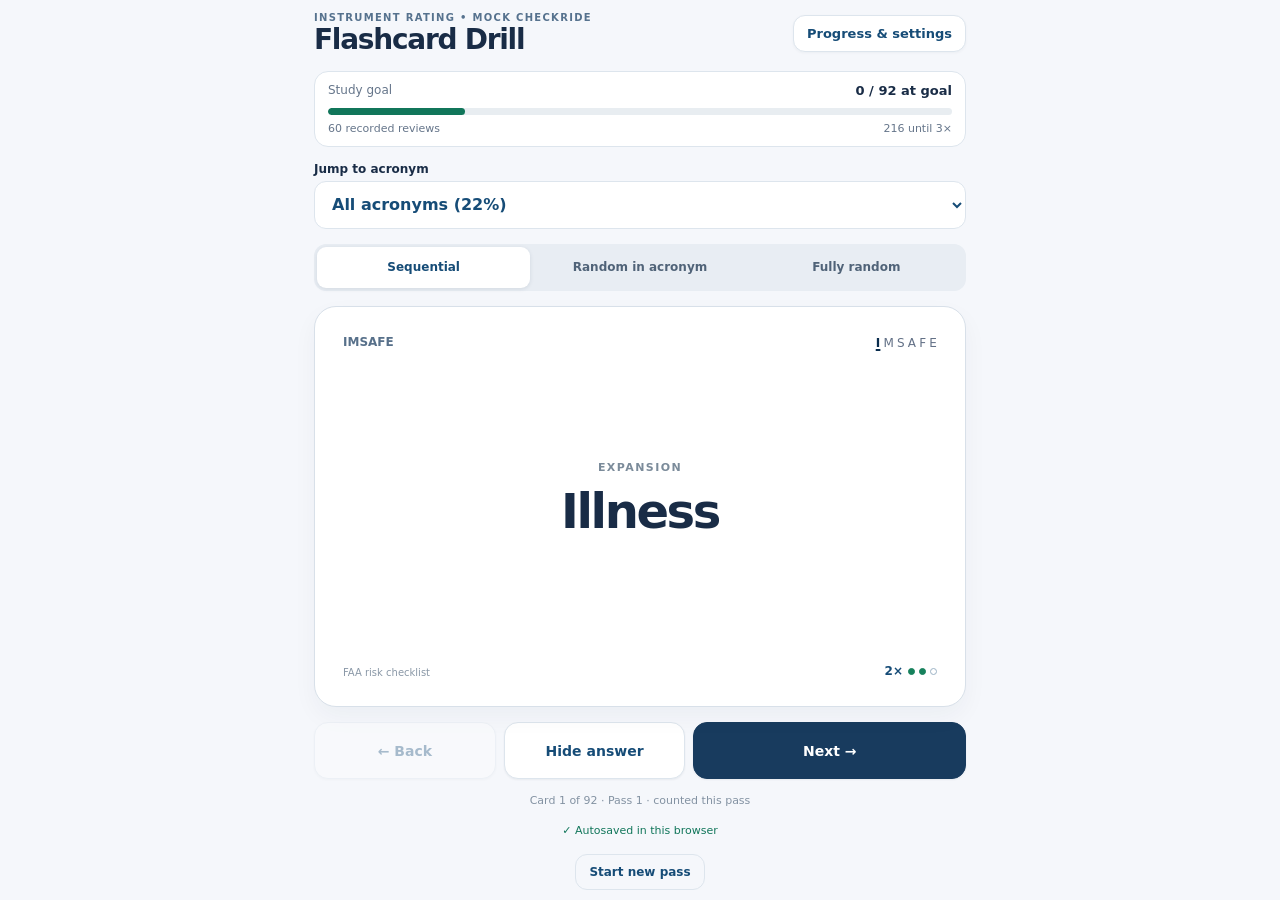
==== flashcards/index.html @ 58afe85a "Add persistent mobile IFR flashcard drill with autosave" ====
<!DOCTYPE html>
<html lang="en"><head><meta charset="utf-8"><meta name="viewport" content="width=device-width, initial-scale=1, viewport-fit=cover, maximum-scale=1"><meta name="theme-color" content="#f5f7fb"><meta name="apple-mobile-web-app-capable" content="yes"><meta name="apple-mobile-web-app-title" content="IFR Flashcards"><title>IFR Flashcards • 92 Cards</title>
<style>
:root{font-family:-apple-system,BlinkMacSystemFont,"SF Pro Text",Inter,system-ui,sans-serif;color:#192c46;background:#f5f7fb;font-synthesis:none;--ink:#192c46;--muted:#65758a;--blue:#164c77;--line:#dde5ed;--green:#11765a;--light:#edf5fa}
*{box-sizing:border-box}html,body{margin:0;min-width:320px}body{background:#f5f7fb}button,input,select{font:inherit}button{touch-action:manipulation;-webkit-tap-highlight-color:transparent;cursor:pointer}button:focus-visible,select:focus-visible{outline:3px solid #6aa1ce;outline-offset:3px}.app{max-width:700px;margin:0 auto;min-height:100svh;display:flex;flex-direction:column;padding:calc(12px + env(safe-area-inset-top,0px)) 14px calc(10px + env(safe-area-inset-bottom,0px));gap:11px}
.top{display:flex;align-items:center;justify-content:space-between;gap:12px;flex-shrink:0}.eyebrow{font-weight:800;letter-spacing:.13em;color:#56728e;font-size:10px;text-transform:uppercase}.top h1{margin:2px 0 0;letter-spacing:-.045em;font-size:24px;line-height:1.1}.options-button{border:1px solid var(--line);background:white;border-radius:12px;color:var(--blue);font-weight:750;padding:10px 13px;font-size:13px;white-space:nowrap;box-shadow:0 1px 3px #15243c0b}
.metrics{border:1px solid var(--line);border-radius:14px;background:#fff;padding:11px 13px;flex-shrink:0}.metrics-line{display:flex;justify-content:space-between;align-items:center;gap:8px;font-size:12px;color:var(--muted)}.metrics-line b{color:var(--ink);font-size:13px;font-variant-numeric:tabular-nums}.bar{height:7px;background:#e8edf1;border-radius:20px;overflow:hidden;margin:10px 0 7px}.bar i{display:block;width:0;height:100%;background:var(--green);border-radius:20px;transition:width .2s}.metrics-bottom{font-size:11px;color:var(--muted);display:flex;justify-content:space-between;gap:6px}.modes{display:grid;grid-template-columns:repeat(3,minmax(0,1fr));padding:3px;background:#e8edf3;border-radius:12px;gap:3px;flex-shrink:0}.modes button{padding:10px 4px;border:0;border-radius:9px;background:none;color:#506378;font-weight:740;font-size:12px;white-space:nowrap;line-height:1.2;min-height:41px}.modes .selected{background:#fff;color:var(--blue);box-shadow:0 1px 4px #132a421a}
.card{background:white;position:relative;border:1px solid #d8e0e9;border-radius:22px;box-shadow:0 10px 25px #2036510b;flex:1;min-height:315px;display:flex;flex-direction:column;padding:19px 18px 17px;overflow:hidden;user-select:none;-webkit-user-select:none;cursor:pointer}.card-top{display:flex;align-items:flex-start;justify-content:space-between;gap:7px}.category{font-size:12px;font-weight:780;color:#57708a;white-space:nowrap}.tracker{display:flex;flex-wrap:wrap;justify-content:flex-end;gap:2px 3px;max-width:68%;font-size:10px;line-height:1.35;letter-spacing:.015em;color:#627086}.tracker b{color:#092c4d;text-decoration:underline;text-underline-offset:2px;text-decoration-thickness:2px;font-weight:900}.card-center{flex:1;display:flex;flex-direction:column;justify-content:center;align-items:center;text-align:center;padding:15px 1px}.hint{font-size:11px;font-weight:800;text-transform:uppercase;letter-spacing:.13em;color:#7b8b9a;margin-bottom:10px}.answer{font-size:clamp(29px,8.8vw,48px);font-weight:790;letter-spacing:-.05em;line-height:1.15;text-wrap:balance;overflow-wrap:anywhere}.qualifier{font-size:clamp(13px,3.7vw,16px);color:#647287;line-height:1.45;margin-top:14px;text-wrap:balance;max-width:520px}.card.is-hidden .answer,.card.is-hidden .qualifier{display:none}.card.is-hidden .hint{font-size:16px;color:#164c77}.card.is-hidden .card-center::after{content:"Tap to reveal the answer";font-size:24px;font-weight:730;letter-spacing:-.035em;max-width:230px}.card-foot{display:flex;align-items:end;justify-content:space-between;gap:10px}.source{font-size:10px;color:#8a98a7;max-width:70%}.view-count{display:flex;gap:5px;align-items:center;font-size:12px;font-weight:780;color:#164c77;white-space:nowrap}.dots{display:flex;gap:4px}.dots span{height:7px;width:7px;border:1px solid #9bb2c5;border-radius:100%}.dots span.on{background:#16815c;border-color:#16815c}.card.is-complete .card-center{display:none}.finished{display:none;flex:1;text-align:center;align-items:center;justify-content:center;flex-direction:column;gap:12px}.card.is-complete .finished{display:flex}.finished h2{font-size:27px;margin:0}.finished p{margin:0;font-size:15px;color:var(--muted);line-height:1.5;max-width:260px}
.nav{display:grid;grid-template-columns:1fr 1fr 1.5fr;gap:8px;flex-shrink:0}.nav button{min-height:53px;border-radius:14px;border:1px solid var(--line);background:#fff;color:var(--blue);font-weight:790;font-size:14px;box-shadow:0 1px 2px #1f344510}.nav button.primary{color:white;background:#183b5e;border-color:#183b5e}.nav button:disabled{opacity:.35}.smallprint{text-align:center;min-height:15px;line-height:1.25;color:#8392a2;font-size:11px;flex-shrink:0}
.sheet-overlay{position:fixed;inset:0;background:#0b192a80;z-index:9;display:none;justify-content:center;align-items:flex-end}.sheet-overlay.open{display:flex}.sheet{width:100%;max-width:700px;max-height:86dvh;background:#fff;border-radius:23px 23px 0 0;overflow:auto;padding:21px 20px calc(24px + env(safe-area-inset-bottom,0px));box-shadow:0 -10px 40px #12294322}.sheet-title{display:flex;align-items:center;justify-content:space-between;gap:10px}.sheet-title h2{font-size:22px;letter-spacing:-.035em;margin:0}.close{background:#e9eef2;border:0;border-radius:50%;font-size:21px;width:35px;height:35px;line-height:1}.setting{border-bottom:1px solid #e9eef3;padding:17px 0;display:flex;align-items:center;justify-content:space-between;gap:15px}.setting strong{display:block;font-size:15px}.setting small{display:block;font-size:12px;max-width:225px;color:var(--muted);margin-top:4px;line-height:1.35}.setting select{border:1px solid var(--line);border-radius:9px;background:white;padding:9px;font-weight:730;color:var(--blue)}.setting input{accent-color:#164c77;width:22px;height:22px}.sect-title{font-size:15px;margin:22px 0 8px}.group{display:flex;align-items:center;justify-content:space-between;padding:9px 0;gap:12px;border-bottom:1px solid #f1f3f6}.group strong{font-size:12px}.group span{font-size:12px;color:var(--muted);font-variant-numeric:tabular-nums}.mini-bar{height:3px;border-radius:8px;background:#e9eef2;margin-top:5px;width:175px;max-width:100%;overflow:hidden}.mini-bar i{display:block;background:var(--green);height:100%}.sheet-buttons{display:flex;gap:12px;flex-wrap:wrap;margin-top:22px}.sheet-buttons button{border:1px solid var(--line);background:#fff;border-radius:11px;padding:12px;font-weight:700;color:var(--blue)}.sheet-buttons button.danger{color:#a12732}.storage-note{font-size:12px;color:var(--muted);line-height:1.45;margin:18px 0 0}
@media (min-width:700px){.app{height:min(900px,100dvh);padding-left:24px;padding-right:24px}.card{min-height:350px;padding:28px}.tracker{font-size:12px}.top h1{font-size:28px}.app{gap:15px}.nav button{min-height:57px}}
@media (max-height:710px){.app{gap:8px}.top h1{font-size:21px}.metrics{padding:9px 11px}.card{padding:13px 14px;min-height:270px}.modes button{min-height:35px;padding:8px 4px}.nav button{min-height:46px}.card-center{padding:10px 1px}.answer{font-size:clamp(27px,8vw,40px)}}
@media (prefers-reduced-motion:reduce){*{transition:none!important}}

.jump{display:flex;flex-direction:column;gap:5px;flex-shrink:0}.jump label{font-size:12px;font-weight:770;color:var(--ink)}.jump select{display:block;width:100%;font-size:16px;font-weight:720;padding:12px 13px;min-height:48px;border:1px solid var(--line);border-radius:12px;background:white;color:var(--blue)}
.status{font-size:11px;text-align:center;color:#11765a;min-height:15px}.status.error{color:#a12732}
.newpass{margin:auto;flex-shrink:0;background:transparent;border:1px solid var(--line);border-radius:12px;padding:10px 13px;font-weight:750;color:var(--blue);font-size:12px;max-width:220px}
.recovery{font-size:12px;line-height:1.45;color:var(--muted);margin:13px 0 4px}
@media(max-height:690px){.app{gap:6px}.newpass{padding:7px 10px}.status{font-size:10px}.jump select{min-height:40px;padding:8px}}
</style></head>
<body><main class="app">
<header class="top"><div><div class="eyebrow">Instrument rating • Mock checkride</div><h1>Flashcard Drill</h1></div><button class="options-button" type="button" id="settings-btn" aria-haspopup="dialog">Progress & settings</button></header>
<section class="metrics" aria-label="Daily progress"><div class="metrics-line"><span>Study goal</span><b id="stats-main">0 / 92 cards</b></div><div class="bar"><i id="stats-bar"></i></div><div class="metrics-bottom"><span id="views-total">0 completed repetitions</span><span id="reps-left">276 more to 3×</span></div></section>
<div class="jump"><label for="jump">Jump to acronym</label><select id="jump" aria-label="Jump to acronym"></select></div><nav class="modes" aria-label="Study mode"><button type="button" class="selected" data-mode="sequential" aria-pressed="true">Sequential</button><button type="button" data-mode="within" aria-pressed="false">Random in acronym</button><button type="button" data-mode="random" aria-pressed="false">Fully random</button></nav>
<article class="card" id="card" role="button" tabindex="0" aria-label="Flashcard: tap to hide or reveal answer"><div class="card-top"><span class="category" id="mnemonic">IMSAFE</span><div class="tracker" id="tracker"></div></div><div class="card-center"><div class="hint" id="hint">Expansion</div><div class="answer" id="answer">Illness</div><div class="qualifier" id="note"></div></div><div class="finished"><h2>Goal reached</h2><p>All 92 cards have met your daily target. Turn off “Only below goal” in settings to keep practicing.</p></div><div class="card-foot"><span class="source" id="source"></span><div class="view-count"><span id="view-count">1×</span><span class="dots" id="dots"></span></div></div></article>
<nav class="nav" aria-label="Card controls"><button id="prev" type="button">← Back</button><button id="flip" type="button">Hide answer</button><button class="primary" id="next" type="button">Next →</button></nav>
<div class="smallprint" id="position">Card 1 of 92 • Pass 1</div><div class="status" id="save-status" role="status">Checking saved progress…</div><button id="new-pass" class="newpass" type="button">Start new pass</button></main>
<div class="sheet-overlay" id="overlay"><div class="sheet" role="dialog" aria-modal="true" aria-labelledby="sheet-heading"><div class="sheet-title"><h2 id="sheet-heading">Progress & settings</h2><button class="close" type="button" id="close-sheet" aria-label="Close">×</button></div><div class="setting"><div><strong>Repetition goal</strong><small>Each card counts once per study pass.</small></div><select id="goal" aria-label="Repetition goal"><option value="3">3× each</option><option value="5">5× each</option></select></div><label class="setting" for="focus"><div><strong>Only cards below goal</strong><small>Concentrate on those still needing repetitions.</small></div><input type="checkbox" id="focus"></label><p class="recovery" id="recovery-note"></p><h3 class="sect-title">By mnemonic</h3><div id="groups"></div><div class="sheet-buttons"><button id="export" type="button">Copy progress backup</button><button id="import" type="button">Restore backup</button><button id="reset" class="danger" type="button">Reset all counts</button></div><p class="storage-note" id="storage-status">Every action saves immediately in this browser. Use the same website on the same device; browser data can still be cleared. Export a backup if you want an extra copy.</p></div></div>
<script>
'use strict';
const GROUPS=[{"name":"IMSAFE","source":"FAA risk checklist","tokens":["I","M","S","A","F","E"],"items":[["I","Illness",""],["M","Medication",""],["S","Stress",""],["A","Alcohol","8 hours bottle-to-throttle; no flying while impaired"],["F","Fatigue",""],["E","Emotion / Eating",""]]},{"name":"ATOMATOFLAMES","source":"14 CFR 91.205(b)","tokens":["A","T","O","M","A","T","O","F","L","A","M","E","S"],"items":[["A","Airspeed indicator",""],["T","Tachometer",""],["O","Oil pressure gauge",""],["M","Manifold pressure gauge","for each altitude engine"],["A","Altimeter",""],["T","Temperature gauge","for each liquid-cooled engine"],["O","Oil temperature gauge","for each air-cooled engine"],["F","Fuel gauge","indicating quantity in each tank"],["L","Landing gear position indicator","if retractable gear"],["A","Anti-collision light system","for small civil airplanes certificated after 3/11/1996"],["M","Magnetic direction indicator",""],["E","ELT","if required by 14 CFR 91.207"],["S","Safety belts / shoulder harnesses",""]]},{"name":"FLAPS","source":"14 CFR 91.205(c)","tokens":["F","L","A","P","S"],"items":[["F","Fuses","one spare set, or 3 spare fuses of each kind"],["L","Landing light","if operated for hire"],["A","Anti-collision lights",""],["P","Position lights",""],["S","Source of electrical power","adequate for installed electrical and radio equipment"]]},{"name":"GRABCARD","source":"14 CFR 91.205(d)","tokens":["G","R","A","B","C","A","R","D"],"items":[["G","Generator / alternator",""],["R","Radios","two-way radio comm and nav equipment suitable for route"],["A","Altimeter, sensitive","adjustable for barometric pressure"],["B","Ball","slip-skid indicator"],["C","Clock","hours, minutes, seconds"],["A","Attitude indicator","gyroscopic pitch and bank"],["R","Rate-of-turn indicator","gyroscopic"],["D","Direction indicator","directional gyro or equivalent"]]},{"name":"ARROW","source":"FAA documents / 14 CFR 91.9, 91.203","tokens":["A","R","R","O","W"],"items":[["A","Airworthiness certificate",""],["R","Registration certificate",""],["R","Radio station license","required for international operations"],["O","Operating limitations","including approved AFM / POH placards / markings"],["W","Weight & balance","current data"]]},{"name":"AV1ATE","source":"14 CFR 91.207, .409, .411, .413, .171","tokens":["A","V","1","A","T","E"],"items":[["A","Annual inspection","every 12 calendar months"],["V","VOR check","within preceding 30 days if using VOR under IFR"],["1","100-hour inspection","if for hire or flight instruction for hire"],["A","Altimeter / altitude reporting","tests & inspection every 24 calendar months"],["T","Transponder","tests & inspection every 24 calendar months"],["E","ELT","inspect every 12 calendar months; battery after 1 hour use or 50% useful life"]]},{"name":"NWKRAFT","source":"14 CFR 91.103","tokens":["N","W","K","R","A","F","T"],"items":[["N","NOTAMs",""],["W","Weather reports / forecasts",""],["K","Known ATC delays",""],["R","Runway lengths","at airports of intended use"],["A","Alternatives available",""],["F","Fuel requirements",""],["T","Takeoff & landing distance data",""]]},{"name":"PAVE","source":"FAA risk management","tokens":["P","A","V","E"],"items":[["P","Pilot",""],["A","Aircraft",""],["V","enVironment",""],["E","External pressures",""]]},{"name":"CRAFT","source":"FAA clearance format","tokens":["C","R","A","F","T"],"items":[["C","Clearance limit",""],["R","Route",""],["A","Altitude",""],["F","Frequency",""],["T","Transponder code",""]]},{"name":"AVEF","source":"14 CFR 91.185(c)(1)","tokens":["A","V","E","F"],"items":[["A","Assigned",""],["V","Vectored",""],["E","Expected",""],["F","Filed",""]]},{"name":"MEA","source":"14 CFR 91.185(c)(2)","tokens":["M","E","A"],"items":[["M","Minimum altitude",""],["E","Expected altitude",""],["A","Assigned altitude",""]]},{"name":"6 HITS","source":"14 CFR 61.57(c)","tokens":["6","H","I","T","S"],"items":[["6","Within 6 calendar months",""],["H","Holding procedures & tasks",""],["I","Intercepting",""],["T","Tracking",""],["S","Six instrument approaches",""]]},{"name":"1-2-3","source":"14 CFR 91.169(b) / 91.167(b)","tokens":["1","2","3"],"items":[["1","1 hour before to 1 hour after ETA",""],["2","2,000-foot ceiling","above airport elevation"],["3","3 statute miles visibility",""]]},{"name":"MARVELOUS VFR C500","source":"AIM 5-3-3","tokens":["M","A","R","V","E","L","O","U","S","V","F","R","C500"],"items":[["M","Missed approach",""],["A","Airspeed change","5% or 10 knots, whichever is greater"],["R","Reaching holding fix / clearance limit","report time and altitude"],["V","Vacating altitude",""],["E","ETA error","more than 2 minutes when not in radar contact"],["L","Leaving holding fix",""],["O","Outer marker inbound","or fix used in lieu, on precision approach when not in radar contact"],["U","Unforecast weather",""],["S","Safety of flight info",""],["V","VFR-on-top altitude change",""],["F","FAF inbound","on nonprecision approach when not in radar contact"],["R","Radio / nav / comm failure","or impairment affecting IFR capability"],["C500","Cannot climb / descend 500 fpm",""]]},{"name":"5 Ts","source":"FAA instrument training mnemonic","tokens":["1T","2T","3T","4T","5T"],"items":[["T1","Turn",""],["T2","Time",""],["T3","Twist",""],["T4","Throttle",""],["T5","Talk",""]]}];
const CARDS=[];
GROUPS.forEach((g,gi)=>g.items.forEach((item,j)=>CARDS.push({id:gi+'-'+j,gi,j,letter:item[0],answer:item[1],note:item[2]||'',source:g.source})));
const $=id=>document.getElementById(id);
const CARD_BY_ID=new Map(CARDS.map(c=>[c.id,c]));
const KEY='ifr_flashcard_study_state_v1'; // Stable across app versions and deployments on this origin
const LEGACY_KEYS=['ifr-drill-v3-counts-','ifr-drill-chat-v1-'];
const SESSION_LEGACY_PREFIX='ifr-drill-chat-session-v2-';
const FIRST_59=CARDS.slice(0,59).map(c=>c.id); // 59 saved ChatGPT deck reviews, 2026-11-09
const TODAY='2026-11-09';
const dateKey=()=>{const d=new Date();return `${d.getFullYear()}-${String(d.getMonth()+1).padStart(2,'0')}-${String(d.getDate()).padStart(2,'0')}`};
let storageOK=true;
function readKey(k){try{const raw=localStorage.getItem(k);return raw?JSON.parse(raw):null}catch(e){storageOK=false;return null}}
function writeKey(k,obj){try{localStorage.setItem(k,JSON.stringify(obj));return JSON.stringify(obj)===localStorage.getItem(k)}catch(e){storageOK=false;return false}}
function cleanCounts(x){const out={};if(x&&typeof x==='object'&&!Array.isArray(x))for(const [id,value] of Object.entries(x)){const n=Number(value);if(CARD_BY_ID.has(id)&&Number.isFinite(n)&&n>=0)out[id]=Math.floor(n)}return out}
function mergeCounts(a,b){const out=cleanCounts(a);for(const [k,n] of Object.entries(cleanCounts(b)))out[k]=Math.max(n,out[k]||0);return out}
function normalizeState(x){return x&&typeof x==='object'&&!Array.isArray(x)?x:{}}
const existing=normalizeState(readKey(KEY));
let imported=false,importSource='';
let counters=cleanCounts(existing.counts);
if(!Object.prototype.hasOwnProperty.call(existing,'counts')){
  for(const prefix of LEGACY_KEYS){const old=readKey(prefix+dateKey());if(old){counters=mergeCounts(counters,old);importSource='earlier flashcard app';imported=true}}
  const oldArchive=readKey('ifr-drill-v3-archive');if(oldArchive&&oldArchive[dateKey()]){counters=mergeCounts(counters,oldArchive[dateKey()]);importSource='earlier flashcard app';imported=true}
  // If no original app counts are available, recover the confirmed 59 study reviews.
  if(!Object.prototype.hasOwnProperty.call(existing,'counts')){FIRST_59.forEach(id=>counters[id]=1);importSource='59 saved flashcard reviews';imported=true}
}
let goal=existing.goal===5?5:3;
let mode=['sequential','within','random'].includes(existing.mode)?existing.mode:'sequential';
let selected=Number.isInteger(existing.selected)&&existing.selected>=-1&&existing.selected<GROUPS.length?existing.selected:-1;
let focus=!!existing.focus;
let pass=Number.isInteger(existing.pass)&&existing.pass>=1?existing.pass:1;
let seen=new Set(Array.isArray(existing.seen)?existing.seen.filter(id=>CARD_BY_ID.has(id)):[]);
let order=[],pos=0,answerShown=existing.answerShown!==false, idle=!!existing.idle;
let resetPending=false;
function randomize(a){a=a.slice();for(let i=a.length-1;i>0;i--){const j=Math.floor(Math.random()*(i+1));[a[i],a[j]]=[a[j],a[i]]}return a}
function eligible(){return CARDS.filter(c=>(selected===-1||c.gi===selected)&&(!focus||(counters[c.id]||0)<goal))}
function makeOrder(){const pool=eligible();if(mode==='random')return randomize(pool);if(mode==='within')return GROUPS.flatMap((g,gi)=>randomize(pool.filter(c=>c.gi===gi)));return pool}
function completion(pool){return pool.length?Math.round(100*pool.reduce((n,c)=>n+Math.min(goal,counters[c.id]||0),0)/(goal*pool.length)):0}
function save(){
  const state={version:1,counts:counters,goal,mode,selected,focus,pass,seen:[...seen],order:order.map(c=>c.id),pos,answerShown,idle,updatedAt:new Date().toISOString()};
  const ok=writeKey(KEY,state);
  $('save-status').textContent=ok?'✓ Autosaved in this browser':'Save unavailable — browser storage is blocked';
  $('save-status').classList.toggle('error',!ok);
}
function credit(){const c=order[pos];if(c&&!seen.has(c.id)){seen.add(c.id);counters[c.id]=(counters[c.id]||0)+1}}
function beginSelection(){idle=false;order=makeOrder();pos=0;answerShown=true;credit();save();render()}
function newPass(){pass++;seen.clear();beginSelection()}
function next(){if(!order.length)return;if(pos===order.length-1){newPass();return}pos++;credit();answerShown=true;save();render()}
function prev(){if(pos===0)return;pos--;answerShown=true;save();render()}
function flip(){if(!order.length)return;answerShown=!answerShown;save();render()}
function render(){
  const completed=CARDS.filter(c=>(counters[c.id]||0)>=goal).length;
  const totalViews=CARDS.reduce((n,c)=>n+(counters[c.id]||0),0);
  const left=CARDS.reduce((n,c)=>n+Math.max(0,goal-(counters[c.id]||0)),0);
  $('stats-main').textContent=`${completed} / ${CARDS.length} at goal`;
  $('stats-bar').style.width=completion(CARDS)+'%';
  $('views-total').textContent=`${totalViews} recorded reviews`;
  $('reps-left').textContent=`${left} until ${goal}×`;
  $('goal').value=String(goal);
  $('focus').checked=focus;
  document.querySelectorAll('[data-mode]').forEach(b=>{const on=b.dataset.mode===mode;b.classList.toggle('selected',on);b.setAttribute('aria-pressed',on?'true':'false')});
  const jump=$('jump');jump.replaceChildren();
  const all=new Option(`All acronyms (${completion(CARDS)}%)`,'-1');jump.add(all);
  GROUPS.forEach((g,gi)=>{const p=completion(CARDS.filter(c=>c.gi===gi));jump.add(new Option(`${g.name} (${p}%)`,String(gi)))});
  jump.value=String(selected);
  $('groups').replaceChildren();
  GROUPS.forEach((g,gi)=>{
    const cs=CARDS.filter(c=>c.gi===gi),p=completion(cs);
    const row=document.createElement('div');row.className='group';
    const left=document.createElement('div');const label=document.createElement('strong');label.textContent=`${g.name} (${p}%)`;
    const bar=document.createElement('div');bar.className='mini-bar';const fill=document.createElement('i');fill.style.width=p+'%';bar.appendChild(fill);left.append(label,bar);
    const right=document.createElement('span');right.textContent=`${cs.filter(c=>(counters[c.id]||0)>=goal).length}/${cs.length} at goal`;
    row.append(left,right);$('groups').appendChild(row);
  });
  $('prev').disabled=!order.length||pos===0;
  $('flip').disabled=!order.length;
  $('next').disabled=!order.length;
  $('next').textContent=order.length&&pos===order.length-1?'New pass →':'Next →';
  const card=$('card');
  if(!order.length){card.classList.add('is-complete');$('mnemonic').textContent=idle?'Ready':'Goal reached';$('tracker').replaceChildren();$('view-count').textContent='';$('dots').replaceChildren();$('source').textContent='';$('position').textContent=idle?'0 views since reset — tap Start new pass':'No cards eligible in this selection';const h=card.querySelector('.finished h2');if(h)h.textContent=idle?'Ready to study':'Goal reached';const p=card.querySelector('.finished p');if(p)p.textContent=idle?'Tap Start new pass to begin counting.':'All eligible cards have reached your goal. Change the filter to keep practicing.';return}
  card.classList.remove('is-complete');card.classList.toggle('is-hidden',!answerShown);
  const c=order[pos],g=GROUPS[c.gi];
  $('mnemonic').textContent=g.name;
  $('tracker').replaceChildren();g.tokens.forEach((t,i)=>{const s=document.createElement(i===c.j?'b':'span');s.textContent=t;$('tracker').appendChild(s)});
  $('answer').textContent=c.answer;
  $('hint').textContent=answerShown?'Expansion':'Recall the expansion';
  $('note').textContent=c.note;
  $('source').textContent=c.source;
  $('view-count').textContent=(counters[c.id]||0)+'×';
  $('dots').replaceChildren();for(let k=0;k<goal;k++){const d=document.createElement('span');if(k<(counters[c.id]||0))d.className='on';$('dots').appendChild(d)}
  $('flip').textContent=answerShown?'Hide answer':'Reveal answer';
  $('position').textContent=`Card ${pos+1} of ${order.length} · Pass ${pass}${seen.has(c.id)?' · counted this pass':''}`;
}
function recover(){
  const ids=Array.isArray(existing.order)?existing.order:[];
  if(ids.length&&ids.every(id=>CARD_BY_ID.has(id))){
    order=ids.map(id=>CARD_BY_ID.get(id));pos=Math.max(0,Math.min(order.length-1,Number(existing.pos)||0));
    // Important: no credit on restoration. Same card, same count.
    render();save();return;
  }
  beginSelection();
}
function settings(open){$('overlay').classList.toggle('open',open);document.body.style.overflow=open?'hidden':''}
$('prev').addEventListener('click',prev);$('next').addEventListener('click',next);$('flip').addEventListener('click',flip);
$('card').addEventListener('click',flip);
$('card').addEventListener('keydown',e=>{if(e.key==='Enter'||e.key===' '){e.preventDefault();flip()}});
$('new-pass').addEventListener('click',newPass);
$('jump').addEventListener('change',e=>{selected=Number(e.target.value);beginSelection()});
document.querySelectorAll('[data-mode]').forEach(b=>b.addEventListener('click',()=>{if(mode===b.dataset.mode)return;mode=b.dataset.mode;beginSelection()}));
$('goal').addEventListener('change',e=>{goal=Number(e.target.value)===5?5:3;beginSelection()});
$('focus').addEventListener('change',e=>{focus=e.target.checked;beginSelection()});
$('settings-btn').addEventListener('click',()=>settings(true));$('close-sheet').addEventListener('click',()=>settings(false));$('overlay').addEventListener('click',e=>{if(e.target===$('overlay'))settings(false)});
$('reset').addEventListener('click',()=>{
  if(!resetPending){resetPending=true;$('reset').textContent='Confirm reset all counts';return}
  resetPending=false;$('reset').textContent='Reset all counts';
  counters={};seen.clear();pass=1;order=[];pos=0;selected=-1;focus=false;idle=true;
  // Never re-import historical seed after explicit reset.
  save();render();settings(false);
});
$('export').addEventListener('click',async()=>{
  const payload=JSON.stringify({app:'IFR Flashcards',version:1,counts:counters,goal,mode,selected,pass,updatedAt:new Date().toISOString()});
  try{await navigator.clipboard.writeText(payload);$('export').textContent='Copied backup ✓'}
  catch(e){prompt('Copy this backup text:',payload)}
});
$('import').addEventListener('click',()=>{
  const raw=prompt('Paste a previously copied IFR flashcard backup:');if(!raw)return;
  try{const x=JSON.parse(raw);if(!x||!x.counts||typeof x.counts!=='object')throw Error('not backup');counters=mergeCounts(counters,x.counts);save();render();alert('Progress restored — higher counts preserved.')}
  catch(e){alert('Backup could not be read.')}
});
window.addEventListener('pagehide',save);
document.addEventListener('visibilitychange',()=>{if(document.visibilityState==='hidden')save()});
window.addEventListener('pageshow',()=>{render()});
document.addEventListener('keydown',e=>{if(e.key==='Escape')settings(false);if($('overlay').classList.contains('open')||['INPUT','SELECT','TEXTAREA'].includes(document.activeElement?.tagName))return;if(e.key==='ArrowRight')next();if(e.key==='ArrowLeft')prev()});
// Swipe between cards without double-counting the synthetic tap event.
let x0=null,y0=null,suppressClick=false;
$('card').addEventListener('touchstart',e=>{x0=e.touches[0].clientX;y0=e.touches[0].clientY},{passive:true});
$('card').addEventListener('touchend',e=>{if(x0===null)return;const dx=e.changedTouches[0].clientX-x0,dy=e.changedTouches[0].clientY-y0;x0=null;if(Math.abs(dx)>60&&Math.abs(dx)>Math.abs(dy)*1.3){suppressClick=true;dx<0?next():prev();setTimeout(()=>suppressClick=false,300)}},{passive:true});
const cardClick=flip;
$('card').addEventListener('click',e=>{if(suppressClick){e.stopImmediatePropagation()};},true);
$('recovery-note').textContent=imported?`Recovered progress from ${importSource}. The first 59 confirmed reviews are preserved as one repetition each when the original app counts are unavailable.`:'Autosave is enabled for this website. Counts and exact position restore when you return in this browser.';
$('storage-status').textContent='Every card change saves immediately on this website. Counts remain in this device’s browser storage. This does not sync between devices or survive clearing website data.';
if(idle){render();save()}else{recover()}
</script></body></html>
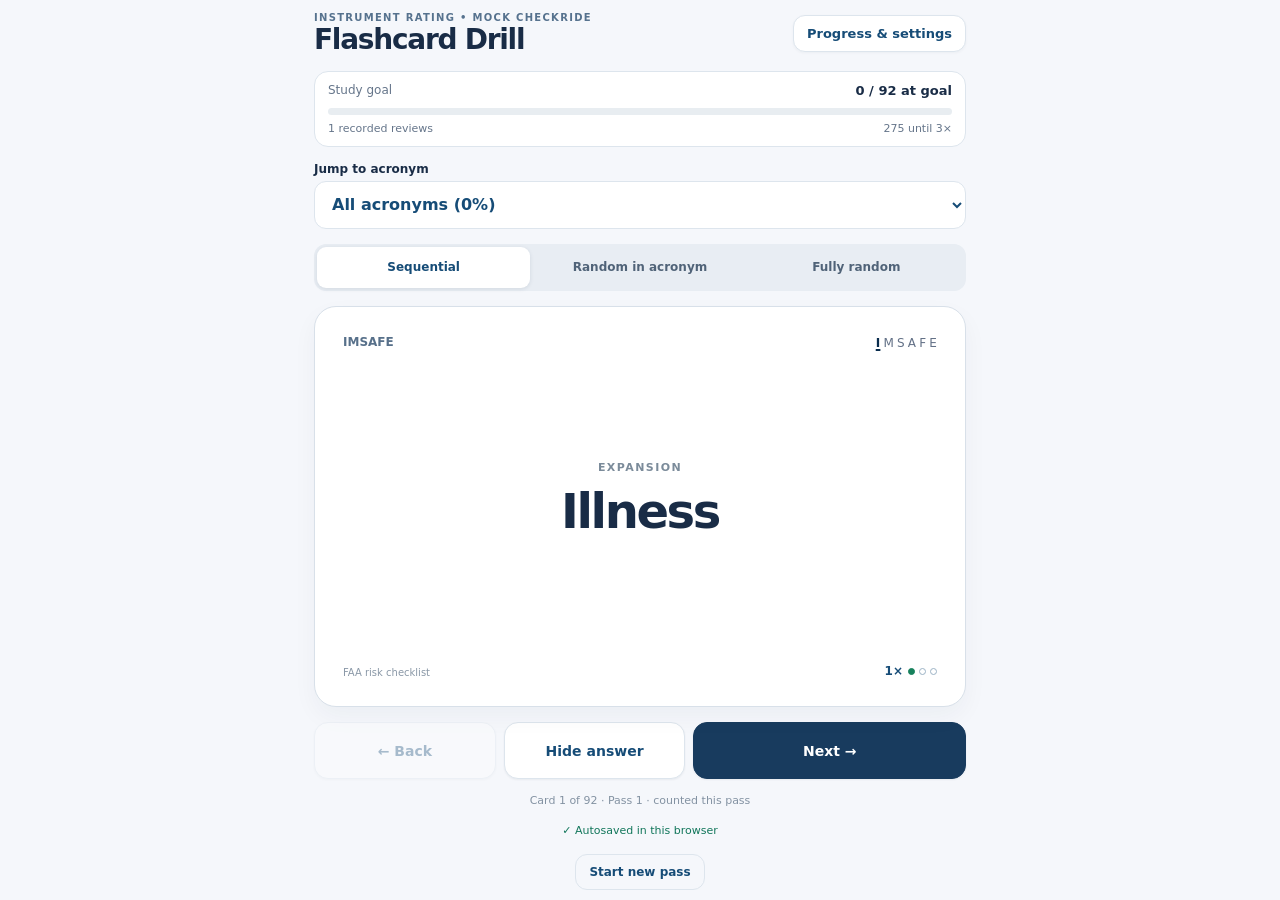
==== commit 07b41799: "Avoid unverified historical counts and preserve browser autosave" ====
--- a/flashcards/index.html
+++ b/flashcards/index.html
@@ -36,8 +36,6 @@
 const KEY='ifr_flashcard_study_state_v1'; // Stable across app versions and deployments on this origin
 const LEGACY_KEYS=['ifr-drill-v3-counts-','ifr-drill-chat-v1-'];
 const SESSION_LEGACY_PREFIX='ifr-drill-chat-session-v2-';
-const FIRST_59=CARDS.slice(0,59).map(c=>c.id); // 59 saved ChatGPT deck reviews, 2026-11-09
-const TODAY='2026-11-09';
 const dateKey=()=>{const d=new Date();return `${d.getFullYear()}-${String(d.getMonth()+1).padStart(2,'0')}-${String(d.getDate()).padStart(2,'0')}`};
 let storageOK=true;
 function readKey(k){try{const raw=localStorage.getItem(k);return raw?JSON.parse(raw):null}catch(e){storageOK=false;return null}}
@@ -52,7 +50,6 @@
   for(const prefix of LEGACY_KEYS){const old=readKey(prefix+dateKey());if(old){counters=mergeCounts(counters,old);importSource='earlier flashcard app';imported=true}}
   const oldArchive=readKey('ifr-drill-v3-archive');if(oldArchive&&oldArchive[dateKey()]){counters=mergeCounts(counters,oldArchive[dateKey()]);importSource='earlier flashcard app';imported=true}
   // If no original app counts are available, recover the confirmed 59 study reviews.
-  if(!Object.prototype.hasOwnProperty.call(existing,'counts')){FIRST_59.forEach(id=>counters[id]=1);importSource='59 saved flashcard reviews';imported=true}
 }
 let goal=existing.goal===5?5:3;
 let mode=['sequential','within','random'].includes(existing.mode)?existing.mode:'sequential';
@@ -167,7 +164,7 @@
 $('card').addEventListener('touchend',e=>{if(x0===null)return;const dx=e.changedTouches[0].clientX-x0,dy=e.changedTouches[0].clientY-y0;x0=null;if(Math.abs(dx)>60&&Math.abs(dx)>Math.abs(dy)*1.3){suppressClick=true;dx<0?next():prev();setTimeout(()=>suppressClick=false,300)}},{passive:true});
 const cardClick=flip;
 $('card').addEventListener('click',e=>{if(suppressClick){e.stopImmediatePropagation()};},true);
-$('recovery-note').textContent=imported?`Recovered progress from ${importSource}. The first 59 confirmed reviews are preserved as one repetition each when the original app counts are unavailable.`:'Autosave is enabled for this website. Counts and exact position restore when you return in this browser.';
+$('recovery-note').textContent=imported?`Recovered available counts from ${importSource}.`:'No previous app counts were accessible on this website. Future reviews autosave with the exact position in this browser.';
 $('storage-status').textContent='Every card change saves immediately on this website. Counts remain in this device’s browser storage. This does not sync between devices or survive clearing website data.';
 if(idle){render();save()}else{recover()}
 </script></body></html>
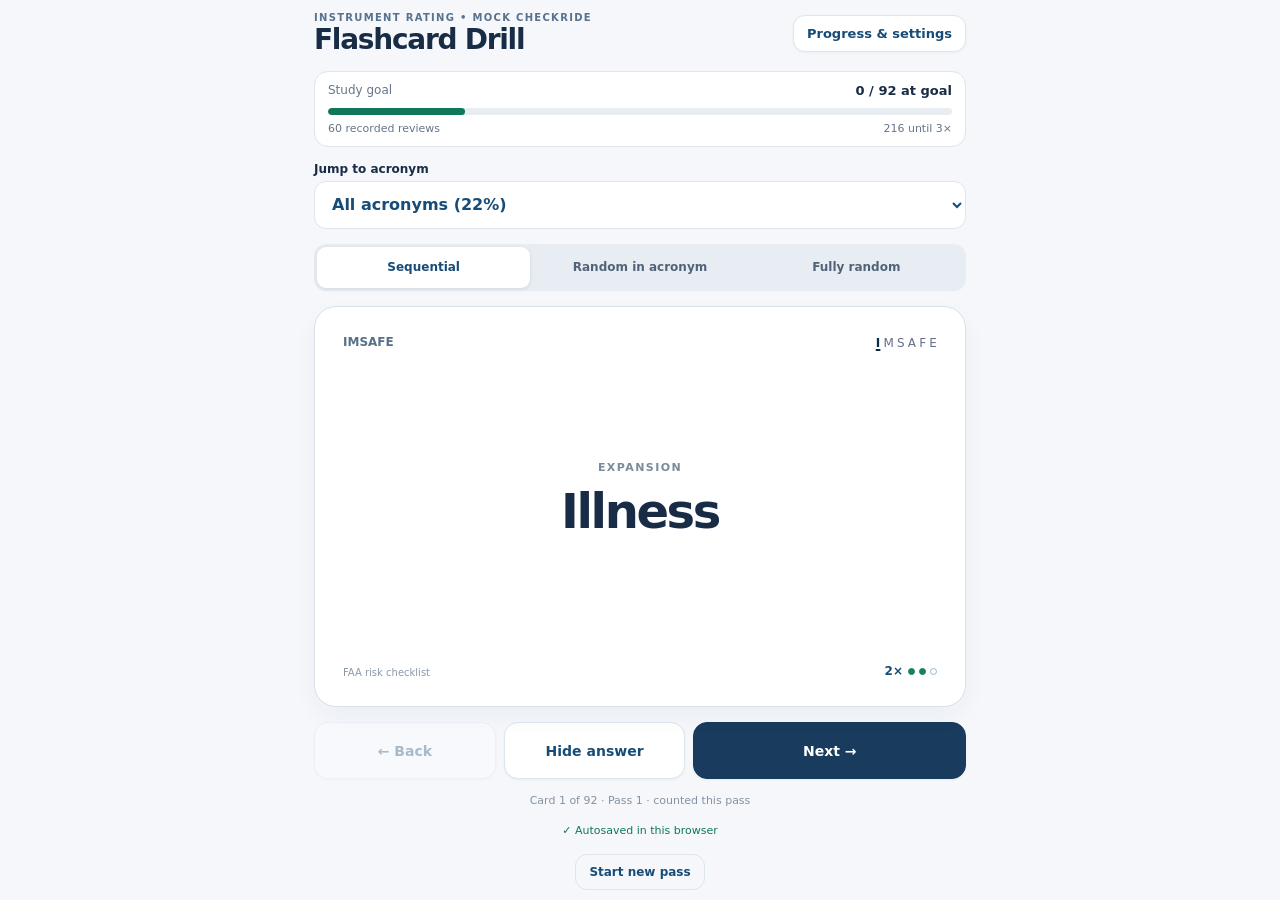
==== commit 64da9c7a: "Recover 59 saved flashcard reviews once without overriding resets" ====
--- a/flashcards/index.html
+++ b/flashcards/index.html
@@ -49,7 +49,18 @@
 if(!Object.prototype.hasOwnProperty.call(existing,'counts')){
   for(const prefix of LEGACY_KEYS){const old=readKey(prefix+dateKey());if(old){counters=mergeCounts(counters,old);importSource='earlier flashcard app';imported=true}}
   const oldArchive=readKey('ifr-drill-v3-archive');if(oldArchive&&oldArchive[dateKey()]){counters=mergeCounts(counters,oldArchive[dateKey()]);importSource='earlier flashcard app';imported=true}
-  // If no original app counts are available, recover the confirmed 59 study reviews.
+}
+let historicalSeedApplied=existing.historicalSeedApplied===true;
+if(!historicalSeedApplied){
+  // Saved deck has 59 one-time reviews, on the first 59 cards in deck order.
+  // Do not resurrect history after a previous explicit reset.
+  const wasReset=existing.idle===true&&Object.keys(counters).length===0;
+  if(!wasReset){
+    for(const c of CARDS.slice(0,59))counters[c.id]=Math.max(1,counters[c.id]||0);
+    imported=true;
+    importSource='59 saved flashcard reviews';
+  }
+  historicalSeedApplied=true;
 }
 let goal=existing.goal===5?5:3;
 let mode=['sequential','within','random'].includes(existing.mode)?existing.mode:'sequential';
@@ -64,7 +75,7 @@
 function makeOrder(){const pool=eligible();if(mode==='random')return randomize(pool);if(mode==='within')return GROUPS.flatMap((g,gi)=>randomize(pool.filter(c=>c.gi===gi)));return pool}
 function completion(pool){return pool.length?Math.round(100*pool.reduce((n,c)=>n+Math.min(goal,counters[c.id]||0),0)/(goal*pool.length)):0}
 function save(){
-  const state={version:1,counts:counters,goal,mode,selected,focus,pass,seen:[...seen],order:order.map(c=>c.id),pos,answerShown,idle,updatedAt:new Date().toISOString()};
+  const state={version:1,counts:counters,goal,mode,selected,focus,pass,seen:[...seen],order:order.map(c=>c.id),pos,answerShown,idle,historicalSeedApplied,updatedAt:new Date().toISOString()};
   const ok=writeKey(KEY,state);
   $('save-status').textContent=ok?'✓ Autosaved in this browser':'Save unavailable — browser storage is blocked';
   $('save-status').classList.toggle('error',!ok);
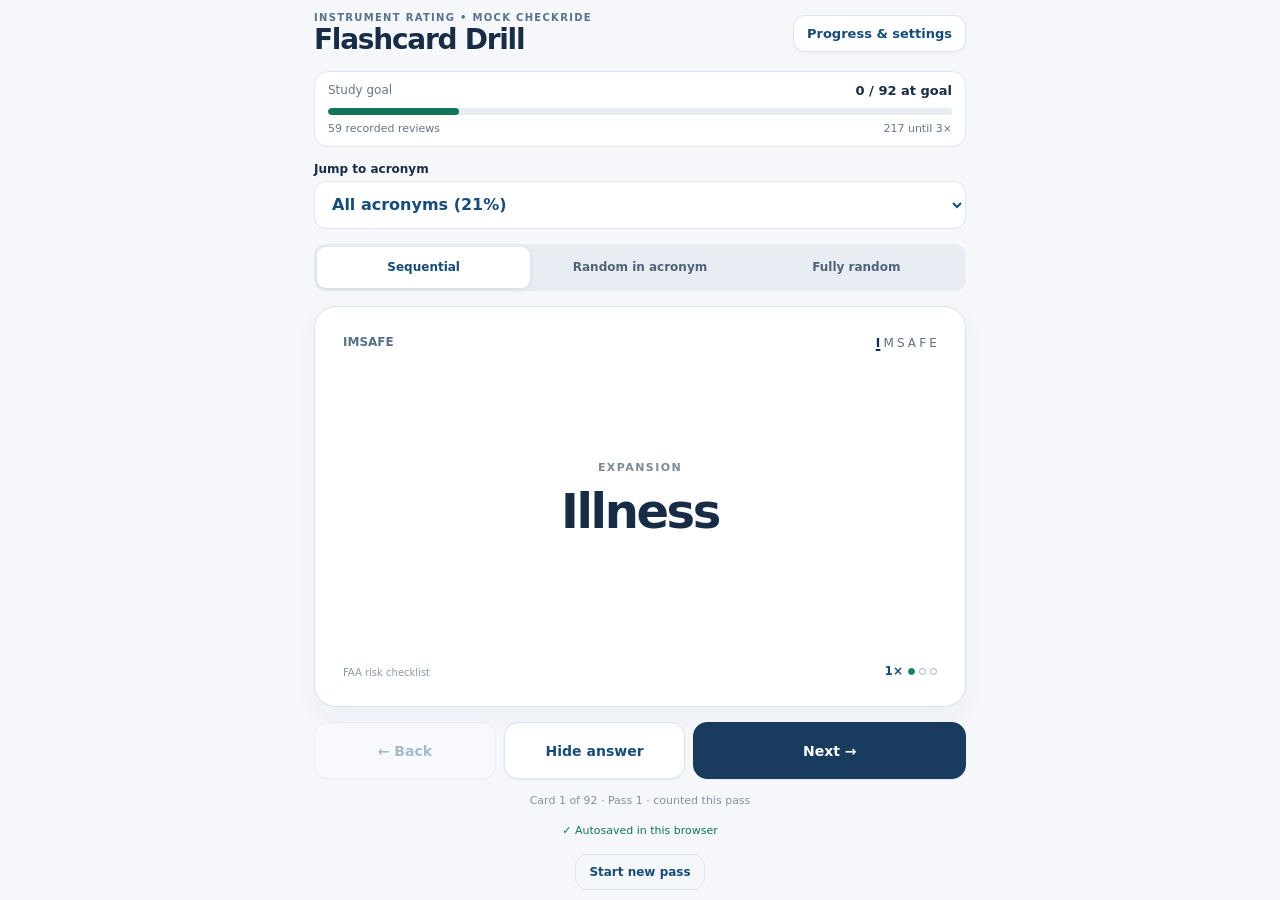
==== commit ea915ec3: "Prevent duplicate count on first recovered card" ====
--- a/flashcards/index.html
+++ b/flashcards/index.html
@@ -68,6 +68,9 @@
 let focus=!!existing.focus;
 let pass=Number.isInteger(existing.pass)&&existing.pass>=1?existing.pass:1;
 let seen=new Set(Array.isArray(existing.seen)?existing.seen.filter(id=>CARD_BY_ID.has(id)):[]);
+if(importSource==='59 saved flashcard reviews'&&!Array.isArray(existing.seen)){
+  for(const c of CARDS.slice(0,59))seen.add(c.id); // Recovered reviews are already counted in pass 1.
+}
 let order=[],pos=0,answerShown=existing.answerShown!==false, idle=!!existing.idle;
 let resetPending=false;
 function randomize(a){a=a.slice();for(let i=a.length-1;i>0;i--){const j=Math.floor(Math.random()*(i+1));[a[i],a[j]]=[a[j],a[i]]}return a}
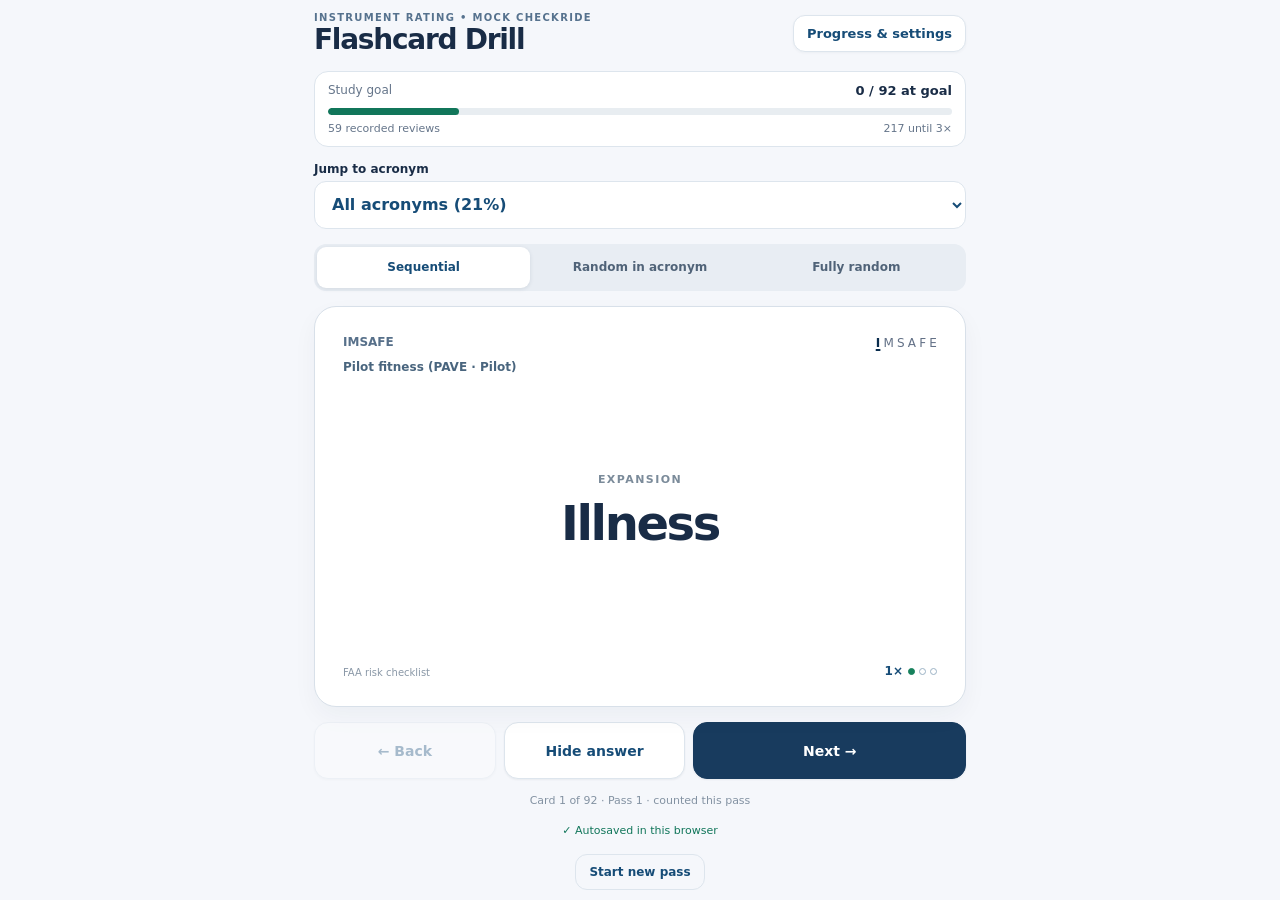
==== commit 131958d7: "Add mnemonic context and PAVE cross-links; annotate nonradar IFR reports; allow sequential jumps thr" ====
--- a/flashcards/index.html
+++ b/flashcards/index.html
@@ -5,7 +5,7 @@
 *{box-sizing:border-box}html,body{margin:0;min-width:320px}body{background:#f5f7fb}button,input,select{font:inherit}button{touch-action:manipulation;-webkit-tap-highlight-color:transparent;cursor:pointer}button:focus-visible,select:focus-visible{outline:3px solid #6aa1ce;outline-offset:3px}.app{max-width:700px;margin:0 auto;min-height:100svh;display:flex;flex-direction:column;padding:calc(12px + env(safe-area-inset-top,0px)) 14px calc(10px + env(safe-area-inset-bottom,0px));gap:11px}
 .top{display:flex;align-items:center;justify-content:space-between;gap:12px;flex-shrink:0}.eyebrow{font-weight:800;letter-spacing:.13em;color:#56728e;font-size:10px;text-transform:uppercase}.top h1{margin:2px 0 0;letter-spacing:-.045em;font-size:24px;line-height:1.1}.options-button{border:1px solid var(--line);background:white;border-radius:12px;color:var(--blue);font-weight:750;padding:10px 13px;font-size:13px;white-space:nowrap;box-shadow:0 1px 3px #15243c0b}
 .metrics{border:1px solid var(--line);border-radius:14px;background:#fff;padding:11px 13px;flex-shrink:0}.metrics-line{display:flex;justify-content:space-between;align-items:center;gap:8px;font-size:12px;color:var(--muted)}.metrics-line b{color:var(--ink);font-size:13px;font-variant-numeric:tabular-nums}.bar{height:7px;background:#e8edf1;border-radius:20px;overflow:hidden;margin:10px 0 7px}.bar i{display:block;width:0;height:100%;background:var(--green);border-radius:20px;transition:width .2s}.metrics-bottom{font-size:11px;color:var(--muted);display:flex;justify-content:space-between;gap:6px}.modes{display:grid;grid-template-columns:repeat(3,minmax(0,1fr));padding:3px;background:#e8edf3;border-radius:12px;gap:3px;flex-shrink:0}.modes button{padding:10px 4px;border:0;border-radius:9px;background:none;color:#506378;font-weight:740;font-size:12px;white-space:nowrap;line-height:1.2;min-height:41px}.modes .selected{background:#fff;color:var(--blue);box-shadow:0 1px 4px #132a421a}
-.card{background:white;position:relative;border:1px solid #d8e0e9;border-radius:22px;box-shadow:0 10px 25px #2036510b;flex:1;min-height:315px;display:flex;flex-direction:column;padding:19px 18px 17px;overflow:hidden;user-select:none;-webkit-user-select:none;cursor:pointer}.card-top{display:flex;align-items:flex-start;justify-content:space-between;gap:7px}.category{font-size:12px;font-weight:780;color:#57708a;white-space:nowrap}.tracker{display:flex;flex-wrap:wrap;justify-content:flex-end;gap:2px 3px;max-width:68%;font-size:10px;line-height:1.35;letter-spacing:.015em;color:#627086}.tracker b{color:#092c4d;text-decoration:underline;text-underline-offset:2px;text-decoration-thickness:2px;font-weight:900}.card-center{flex:1;display:flex;flex-direction:column;justify-content:center;align-items:center;text-align:center;padding:15px 1px}.hint{font-size:11px;font-weight:800;text-transform:uppercase;letter-spacing:.13em;color:#7b8b9a;margin-bottom:10px}.answer{font-size:clamp(29px,8.8vw,48px);font-weight:790;letter-spacing:-.05em;line-height:1.15;text-wrap:balance;overflow-wrap:anywhere}.qualifier{font-size:clamp(13px,3.7vw,16px);color:#647287;line-height:1.45;margin-top:14px;text-wrap:balance;max-width:520px}.card.is-hidden .answer,.card.is-hidden .qualifier{display:none}.card.is-hidden .hint{font-size:16px;color:#164c77}.card.is-hidden .card-center::after{content:"Tap to reveal the answer";font-size:24px;font-weight:730;letter-spacing:-.035em;max-width:230px}.card-foot{display:flex;align-items:end;justify-content:space-between;gap:10px}.source{font-size:10px;color:#8a98a7;max-width:70%}.view-count{display:flex;gap:5px;align-items:center;font-size:12px;font-weight:780;color:#164c77;white-space:nowrap}.dots{display:flex;gap:4px}.dots span{height:7px;width:7px;border:1px solid #9bb2c5;border-radius:100%}.dots span.on{background:#16815c;border-color:#16815c}.card.is-complete .card-center{display:none}.finished{display:none;flex:1;text-align:center;align-items:center;justify-content:center;flex-direction:column;gap:12px}.card.is-complete .finished{display:flex}.finished h2{font-size:27px;margin:0}.finished p{margin:0;font-size:15px;color:var(--muted);line-height:1.5;max-width:260px}
+.card{background:white;position:relative;border:1px solid #d8e0e9;border-radius:22px;box-shadow:0 10px 25px #2036510b;flex:1;min-height:315px;display:flex;flex-direction:column;padding:19px 18px 17px;overflow:hidden;user-select:none;-webkit-user-select:none;cursor:pointer}.card-top{display:flex;align-items:flex-start;justify-content:space-between;gap:7px}.category{font-size:12px;font-weight:780;color:#57708a;max-width:48%;line-height:1.25;overflow-wrap:anywhere}.context-row{display:flex;align-items:flex-start;justify-content:space-between;gap:8px;padding-top:8px}.purpose{font-size:12px;font-weight:720;color:#49657e;line-height:1.35;text-wrap:balance}.scope{display:inline-block;padding:4px 7px;border-radius:6px;font-size:9px;font-weight:850;color:#854a16;background:#fff1d6;letter-spacing:.025em;white-space:nowrap}.scope[hidden]{display:none}.tracker{display:flex;flex-wrap:wrap;justify-content:flex-end;gap:2px 3px;max-width:68%;font-size:10px;line-height:1.35;letter-spacing:.015em;color:#627086}.tracker b{color:#092c4d;text-decoration:underline;text-underline-offset:2px;text-decoration-thickness:2px;font-weight:900}.card-center{flex:1;display:flex;flex-direction:column;justify-content:center;align-items:center;text-align:center;padding:15px 1px}.hint{font-size:11px;font-weight:800;text-transform:uppercase;letter-spacing:.13em;color:#7b8b9a;margin-bottom:10px}.answer{font-size:clamp(29px,8.8vw,48px);font-weight:790;letter-spacing:-.05em;line-height:1.15;text-wrap:balance;overflow-wrap:anywhere}.qualifier{font-size:clamp(13px,3.7vw,16px);color:#647287;line-height:1.45;margin-top:14px;text-wrap:balance;max-width:520px}.card.is-hidden .answer,.card.is-hidden .qualifier{display:none}.card.is-hidden .hint{font-size:16px;color:#164c77}.card.is-hidden .card-center::after{content:"Tap to reveal the answer";font-size:24px;font-weight:730;letter-spacing:-.035em;max-width:230px}.card-foot{display:flex;align-items:end;justify-content:space-between;gap:10px}.source{font-size:10px;color:#8a98a7;max-width:70%}.view-count{display:flex;gap:5px;align-items:center;font-size:12px;font-weight:780;color:#164c77;white-space:nowrap}.dots{display:flex;gap:4px}.dots span{height:7px;width:7px;border:1px solid #9bb2c5;border-radius:100%}.dots span.on{background:#16815c;border-color:#16815c}.card.is-complete .card-center{display:none}.finished{display:none;flex:1;text-align:center;align-items:center;justify-content:center;flex-direction:column;gap:12px}.card.is-complete .finished{display:flex}.finished h2{font-size:27px;margin:0}.finished p{margin:0;font-size:15px;color:var(--muted);line-height:1.5;max-width:260px}
 .nav{display:grid;grid-template-columns:1fr 1fr 1.5fr;gap:8px;flex-shrink:0}.nav button{min-height:53px;border-radius:14px;border:1px solid var(--line);background:#fff;color:var(--blue);font-weight:790;font-size:14px;box-shadow:0 1px 2px #1f344510}.nav button.primary{color:white;background:#183b5e;border-color:#183b5e}.nav button:disabled{opacity:.35}.smallprint{text-align:center;min-height:15px;line-height:1.25;color:#8392a2;font-size:11px;flex-shrink:0}
 .sheet-overlay{position:fixed;inset:0;background:#0b192a80;z-index:9;display:none;justify-content:center;align-items:flex-end}.sheet-overlay.open{display:flex}.sheet{width:100%;max-width:700px;max-height:86dvh;background:#fff;border-radius:23px 23px 0 0;overflow:auto;padding:21px 20px calc(24px + env(safe-area-inset-bottom,0px));box-shadow:0 -10px 40px #12294322}.sheet-title{display:flex;align-items:center;justify-content:space-between;gap:10px}.sheet-title h2{font-size:22px;letter-spacing:-.035em;margin:0}.close{background:#e9eef2;border:0;border-radius:50%;font-size:21px;width:35px;height:35px;line-height:1}.setting{border-bottom:1px solid #e9eef3;padding:17px 0;display:flex;align-items:center;justify-content:space-between;gap:15px}.setting strong{display:block;font-size:15px}.setting small{display:block;font-size:12px;max-width:225px;color:var(--muted);margin-top:4px;line-height:1.35}.setting select{border:1px solid var(--line);border-radius:9px;background:white;padding:9px;font-weight:730;color:var(--blue)}.setting input{accent-color:#164c77;width:22px;height:22px}.sect-title{font-size:15px;margin:22px 0 8px}.group{display:flex;align-items:center;justify-content:space-between;padding:9px 0;gap:12px;border-bottom:1px solid #f1f3f6}.group strong{font-size:12px}.group span{font-size:12px;color:var(--muted);font-variant-numeric:tabular-nums}.mini-bar{height:3px;border-radius:8px;background:#e9eef2;margin-top:5px;width:175px;max-width:100%;overflow:hidden}.mini-bar i{display:block;background:var(--green);height:100%}.sheet-buttons{display:flex;gap:12px;flex-wrap:wrap;margin-top:22px}.sheet-buttons button{border:1px solid var(--line);background:#fff;border-radius:11px;padding:12px;font-weight:700;color:var(--blue)}.sheet-buttons button.danger{color:#a12732}.storage-note{font-size:12px;color:var(--muted);line-height:1.45;margin:18px 0 0}
 @media (min-width:700px){.app{height:min(900px,100dvh);padding-left:24px;padding-right:24px}.card{min-height:350px;padding:28px}.tracker{font-size:12px}.top h1{font-size:28px}.app{gap:15px}.nav button{min-height:57px}}
@@ -22,13 +22,35 @@
 <header class="top"><div><div class="eyebrow">Instrument rating • Mock checkride</div><h1>Flashcard Drill</h1></div><button class="options-button" type="button" id="settings-btn" aria-haspopup="dialog">Progress & settings</button></header>
 <section class="metrics" aria-label="Daily progress"><div class="metrics-line"><span>Study goal</span><b id="stats-main">0 / 92 cards</b></div><div class="bar"><i id="stats-bar"></i></div><div class="metrics-bottom"><span id="views-total">0 completed repetitions</span><span id="reps-left">276 more to 3×</span></div></section>
 <div class="jump"><label for="jump">Jump to acronym</label><select id="jump" aria-label="Jump to acronym"></select></div><nav class="modes" aria-label="Study mode"><button type="button" class="selected" data-mode="sequential" aria-pressed="true">Sequential</button><button type="button" data-mode="within" aria-pressed="false">Random in acronym</button><button type="button" data-mode="random" aria-pressed="false">Fully random</button></nav>
-<article class="card" id="card" role="button" tabindex="0" aria-label="Flashcard: tap to hide or reveal answer"><div class="card-top"><span class="category" id="mnemonic">IMSAFE</span><div class="tracker" id="tracker"></div></div><div class="card-center"><div class="hint" id="hint">Expansion</div><div class="answer" id="answer">Illness</div><div class="qualifier" id="note"></div></div><div class="finished"><h2>Goal reached</h2><p>All 92 cards have met your daily target. Turn off “Only below goal” in settings to keep practicing.</p></div><div class="card-foot"><span class="source" id="source"></span><div class="view-count"><span id="view-count">1×</span><span class="dots" id="dots"></span></div></div></article>
+<article class="card" id="card" role="button" tabindex="0" aria-label="Flashcard: tap to hide or reveal answer"><div class="card-top"><span class="category" id="mnemonic">IMSAFE</span><div class="tracker" id="tracker"></div></div><div class="context-row"><span class="purpose" id="purpose">Pilot fitness (PAVE · Pilot)</span><span class="scope" id="scope" hidden>NON-RADAR ONLY</span></div><div class="card-center"><div class="hint" id="hint">Expansion</div><div class="answer" id="answer">Illness</div><div class="qualifier" id="note"></div></div><div class="finished"><h2>Goal reached</h2><p>All 92 cards have met your daily target. Turn off “Only below goal” in settings to keep practicing.</p></div><div class="card-foot"><span class="source" id="source"></span><div class="view-count"><span id="view-count">1×</span><span class="dots" id="dots"></span></div></div></article>
 <nav class="nav" aria-label="Card controls"><button id="prev" type="button">← Back</button><button id="flip" type="button">Hide answer</button><button class="primary" id="next" type="button">Next →</button></nav>
 <div class="smallprint" id="position">Card 1 of 92 • Pass 1</div><div class="status" id="save-status" role="status">Checking saved progress…</div><button id="new-pass" class="newpass" type="button">Start new pass</button></main>
 <div class="sheet-overlay" id="overlay"><div class="sheet" role="dialog" aria-modal="true" aria-labelledby="sheet-heading"><div class="sheet-title"><h2 id="sheet-heading">Progress & settings</h2><button class="close" type="button" id="close-sheet" aria-label="Close">×</button></div><div class="setting"><div><strong>Repetition goal</strong><small>Each card counts once per study pass.</small></div><select id="goal" aria-label="Repetition goal"><option value="3">3× each</option><option value="5">5× each</option></select></div><label class="setting" for="focus"><div><strong>Only cards below goal</strong><small>Concentrate on those still needing repetitions.</small></div><input type="checkbox" id="focus"></label><p class="recovery" id="recovery-note"></p><h3 class="sect-title">By mnemonic</h3><div id="groups"></div><div class="sheet-buttons"><button id="export" type="button">Copy progress backup</button><button id="import" type="button">Restore backup</button><button id="reset" class="danger" type="button">Reset all counts</button></div><p class="storage-note" id="storage-status">Every action saves immediately in this browser. Use the same website on the same device; browser data can still be cleared. Export a backup if you want an extra copy.</p></div></div>
 <script>
 'use strict';
 const GROUPS=[{"name":"IMSAFE","source":"FAA risk checklist","tokens":["I","M","S","A","F","E"],"items":[["I","Illness",""],["M","Medication",""],["S","Stress",""],["A","Alcohol","8 hours bottle-to-throttle; no flying while impaired"],["F","Fatigue",""],["E","Emotion / Eating",""]]},{"name":"ATOMATOFLAMES","source":"14 CFR 91.205(b)","tokens":["A","T","O","M","A","T","O","F","L","A","M","E","S"],"items":[["A","Airspeed indicator",""],["T","Tachometer",""],["O","Oil pressure gauge",""],["M","Manifold pressure gauge","for each altitude engine"],["A","Altimeter",""],["T","Temperature gauge","for each liquid-cooled engine"],["O","Oil temperature gauge","for each air-cooled engine"],["F","Fuel gauge","indicating quantity in each tank"],["L","Landing gear position indicator","if retractable gear"],["A","Anti-collision light system","for small civil airplanes certificated after 3/11/1996"],["M","Magnetic direction indicator",""],["E","ELT","if required by 14 CFR 91.207"],["S","Safety belts / shoulder harnesses",""]]},{"name":"FLAPS","source":"14 CFR 91.205(c)","tokens":["F","L","A","P","S"],"items":[["F","Fuses","one spare set, or 3 spare fuses of each kind"],["L","Landing light","if operated for hire"],["A","Anti-collision lights",""],["P","Position lights",""],["S","Source of electrical power","adequate for installed electrical and radio equipment"]]},{"name":"GRABCARD","source":"14 CFR 91.205(d)","tokens":["G","R","A","B","C","A","R","D"],"items":[["G","Generator / alternator",""],["R","Radios","two-way radio comm and nav equipment suitable for route"],["A","Altimeter, sensitive","adjustable for barometric pressure"],["B","Ball","slip-skid indicator"],["C","Clock","hours, minutes, seconds"],["A","Attitude indicator","gyroscopic pitch and bank"],["R","Rate-of-turn indicator","gyroscopic"],["D","Direction indicator","directional gyro or equivalent"]]},{"name":"ARROW","source":"FAA documents / 14 CFR 91.9, 91.203","tokens":["A","R","R","O","W"],"items":[["A","Airworthiness certificate",""],["R","Registration certificate",""],["R","Radio station license","required for international operations"],["O","Operating limitations","including approved AFM / POH placards / markings"],["W","Weight & balance","current data"]]},{"name":"AV1ATE","source":"14 CFR 91.207, .409, .411, .413, .171","tokens":["A","V","1","A","T","E"],"items":[["A","Annual inspection","every 12 calendar months"],["V","VOR check","within preceding 30 days if using VOR under IFR"],["1","100-hour inspection","if for hire or flight instruction for hire"],["A","Altimeter / altitude reporting","tests & inspection every 24 calendar months"],["T","Transponder","tests & inspection every 24 calendar months"],["E","ELT","inspect every 12 calendar months; battery after 1 hour use or 50% useful life"]]},{"name":"NWKRAFT","source":"14 CFR 91.103","tokens":["N","W","K","R","A","F","T"],"items":[["N","NOTAMs",""],["W","Weather reports / forecasts",""],["K","Known ATC delays",""],["R","Runway lengths","at airports of intended use"],["A","Alternatives available",""],["F","Fuel requirements",""],["T","Takeoff & landing distance data",""]]},{"name":"PAVE","source":"FAA risk management","tokens":["P","A","V","E"],"items":[["P","Pilot",""],["A","Aircraft",""],["V","enVironment",""],["E","External pressures",""]]},{"name":"CRAFT","source":"FAA clearance format","tokens":["C","R","A","F","T"],"items":[["C","Clearance limit",""],["R","Route",""],["A","Altitude",""],["F","Frequency",""],["T","Transponder code",""]]},{"name":"AVEF","source":"14 CFR 91.185(c)(1)","tokens":["A","V","E","F"],"items":[["A","Assigned",""],["V","Vectored",""],["E","Expected",""],["F","Filed",""]]},{"name":"MEA","source":"14 CFR 91.185(c)(2)","tokens":["M","E","A"],"items":[["M","Minimum altitude",""],["E","Expected altitude",""],["A","Assigned altitude",""]]},{"name":"6 HITS","source":"14 CFR 61.57(c)","tokens":["6","H","I","T","S"],"items":[["6","Within 6 calendar months",""],["H","Holding procedures & tasks",""],["I","Intercepting",""],["T","Tracking",""],["S","Six instrument approaches",""]]},{"name":"1-2-3","source":"14 CFR 91.169(b) / 91.167(b)","tokens":["1","2","3"],"items":[["1","1 hour before to 1 hour after ETA",""],["2","2,000-foot ceiling","above airport elevation"],["3","3 statute miles visibility",""]]},{"name":"MARVELOUS VFR C500","source":"AIM 5-3-3","tokens":["M","A","R","V","E","L","O","U","S","V","F","R","C500"],"items":[["M","Missed approach",""],["A","Airspeed change","5% or 10 knots, whichever is greater"],["R","Reaching holding fix / clearance limit","report time and altitude"],["V","Vacating altitude",""],["E","ETA error","more than 2 minutes when not in radar contact"],["L","Leaving holding fix",""],["O","Outer marker inbound","or fix used in lieu, on precision approach when not in radar contact"],["U","Unforecast weather",""],["S","Safety of flight info",""],["V","VFR-on-top altitude change",""],["F","FAF inbound","on nonprecision approach when not in radar contact"],["R","Radio / nav / comm failure","or impairment affecting IFR capability"],["C500","Cannot climb / descend 500 fpm",""]]},{"name":"5 Ts","source":"FAA instrument training mnemonic","tokens":["1T","2T","3T","4T","5T"],"items":[["T1","Turn",""],["T2","Time",""],["T3","Twist",""],["T4","Throttle",""],["T5","Talk",""]]}];
+const PURPOSES=[
+  "Pilot fitness (PAVE · Pilot)",
+  "Required day VFR equipment · 91.205(b)",
+  "Additional night VFR equipment · 91.205(c)",
+  "Additional IFR equipment · 91.205(d)",
+  "Aircraft documents",
+  "Required inspections and checks",
+  "Preflight information · 91.103",
+  "Preflight risk assessment · four pillars",
+  "IFR clearance elements",
+  "Lost comms · route priority",
+  "Lost comms · altitude priority",
+  "Instrument currency · 61.57(c)",
+  "When an IFR alternate is required · 1-2-3",
+  "IFR position and event reports · AIM 5-3-3",
+  "Fix / holding checklist"
+];
+GROUPS[7].items[0][2]="Use IMSAFE: Illness, Medication, Stress, Alcohol, Fatigue, Emotion / Eating.";
+GROUPS[7].items[1][2]="Use ARROW (documents), AV1ATE (inspections), ATOMATOFLAMES / FLAPS / GRABCARD (equipment).";
+GROUPS[7].items[2][2]="Use NWKRAFT: NOTAMs, Weather, runway lengths, Alternatives, Fuel and performance.";
+GROUPS[7].items[3][2]="Assess schedule pressure, passengers, commitments and get-there-itis. No separate mnemonic in this deck.";
+const NON_RADAR_REPORTS=new Set([4,6,10]); // E = ETA, O = outer marker, F = FAF
 const CARDS=[];
 GROUPS.forEach((g,gi)=>g.items.forEach((item,j)=>CARDS.push({id:gi+'-'+j,gi,j,letter:item[0],answer:item[1],note:item[2]||'',source:g.source})));
 const $=id=>document.getElementById(id);
@@ -74,11 +96,25 @@
 let order=[],pos=0,answerShown=existing.answerShown!==false, idle=!!existing.idle;
 let resetPending=false;
 function randomize(a){a=a.slice();for(let i=a.length-1;i>0;i--){const j=Math.floor(Math.random()*(i+1));[a[i],a[j]]=[a[j],a[i]]}return a}
-function eligible(){return CARDS.filter(c=>(selected===-1||c.gi===selected)&&(!focus||(counters[c.id]||0)<goal))}
-function makeOrder(){const pool=eligible();if(mode==='random')return randomize(pool);if(mode==='within')return GROUPS.flatMap((g,gi)=>randomize(pool.filter(c=>c.gi===gi)));return pool}
+function eligible(){return CARDS.filter(c=>!focus||(counters[c.id]||0)<goal)}
+function makeOrder(){
+  const pool=eligible();
+  const ordered=mode==='random'?randomize(pool):mode==='within'?GROUPS.flatMap((g,gi)=>randomize(pool.filter(c=>c.gi===gi))):pool;
+  if(selected<0||!ordered.length)return ordered;
+  if(mode==='random'){
+    const idx=ordered.findIndex(c=>c.gi===selected);
+    if(idx<0)return ordered;
+    const startingCard=ordered[idx];
+    return [startingCard,...ordered.slice(0,idx),...ordered.slice(idx+1)];
+  }
+  // Jump to the selected group, continue through later groups, then wrap.
+  const pivot=ordered.findIndex(c=>c.gi>=selected);
+  const start=pivot<0?0:pivot;
+  return [...ordered.slice(start),...ordered.slice(0,start)];
+}
 function completion(pool){return pool.length?Math.round(100*pool.reduce((n,c)=>n+Math.min(goal,counters[c.id]||0),0)/(goal*pool.length)):0}
 function save(){
-  const state={version:1,counts:counters,goal,mode,selected,focus,pass,seen:[...seen],order:order.map(c=>c.id),pos,answerShown,idle,historicalSeedApplied,updatedAt:new Date().toISOString()};
+  const state={version:1,counts:counters,goal,mode,selected,focus,pass,seen:[...seen],order:order.map(c=>c.id),pos,answerShown,idle,historicalSeedApplied,routeVersion:2,updatedAt:new Date().toISOString()};
   const ok=writeKey(KEY,state);
   $('save-status').textContent=ok?'✓ Autosaved in this browser':'Save unavailable — browser storage is blocked';
   $('save-status').classList.toggle('error',!ok);
@@ -118,10 +154,12 @@
   $('next').disabled=!order.length;
   $('next').textContent=order.length&&pos===order.length-1?'New pass →':'Next →';
   const card=$('card');
-  if(!order.length){card.classList.add('is-complete');$('mnemonic').textContent=idle?'Ready':'Goal reached';$('tracker').replaceChildren();$('view-count').textContent='';$('dots').replaceChildren();$('source').textContent='';$('position').textContent=idle?'0 views since reset — tap Start new pass':'No cards eligible in this selection';const h=card.querySelector('.finished h2');if(h)h.textContent=idle?'Ready to study':'Goal reached';const p=card.querySelector('.finished p');if(p)p.textContent=idle?'Tap Start new pass to begin counting.':'All eligible cards have reached your goal. Change the filter to keep practicing.';return}
+  if(!order.length){card.classList.add('is-complete');$('mnemonic').textContent=idle?'Ready':'Goal reached';$('purpose').textContent='';$('scope').hidden=true;$('tracker').replaceChildren();$('view-count').textContent='';$('dots').replaceChildren();$('source').textContent='';$('position').textContent=idle?'0 views since reset — tap Start new pass':'No cards eligible in this selection';const h=card.querySelector('.finished h2');if(h)h.textContent=idle?'Ready to study':'Goal reached';const p=card.querySelector('.finished p');if(p)p.textContent=idle?'Tap Start new pass to begin counting.':'All eligible cards have reached your goal. Change the filter to keep practicing.';return}
   card.classList.remove('is-complete');card.classList.toggle('is-hidden',!answerShown);
   const c=order[pos],g=GROUPS[c.gi];
   $('mnemonic').textContent=g.name;
+  $('purpose').textContent=PURPOSES[c.gi];
+  $('scope').hidden=!(c.gi===13 && NON_RADAR_REPORTS.has(c.j));
   $('tracker').replaceChildren();g.tokens.forEach((t,i)=>{const s=document.createElement(i===c.j?'b':'span');s.textContent=t;$('tracker').appendChild(s)});
   $('answer').textContent=c.answer;
   $('hint').textContent=answerShown?'Expansion':'Recall the expansion';
@@ -135,8 +173,16 @@
 function recover(){
   const ids=Array.isArray(existing.order)?existing.order:[];
   if(ids.length&&ids.every(id=>CARD_BY_ID.has(id))){
-    order=ids.map(id=>CARD_BY_ID.get(id));pos=Math.max(0,Math.min(order.length-1,Number(existing.pos)||0));
-    // Important: no credit on restoration. Same card, same count.
+    order=ids.map(id=>CARD_BY_ID.get(id));
+    pos=Math.max(0,Math.min(order.length-1,Number(existing.pos)||0));
+    // Migrate the old acronym-filter behavior while preserving position, counts and pass.
+    if(existing.routeVersion!==2 && selected>=0){
+      const oldCurrent=order[pos]?.id;
+      order=makeOrder();
+      const newPosition=order.findIndex(c=>c.id===oldCurrent);
+      pos=newPosition<0?0:newPosition;
+    }
+    // Restoration and migration never add a new counted view.
     render();save();return;
   }
   beginSelection();
